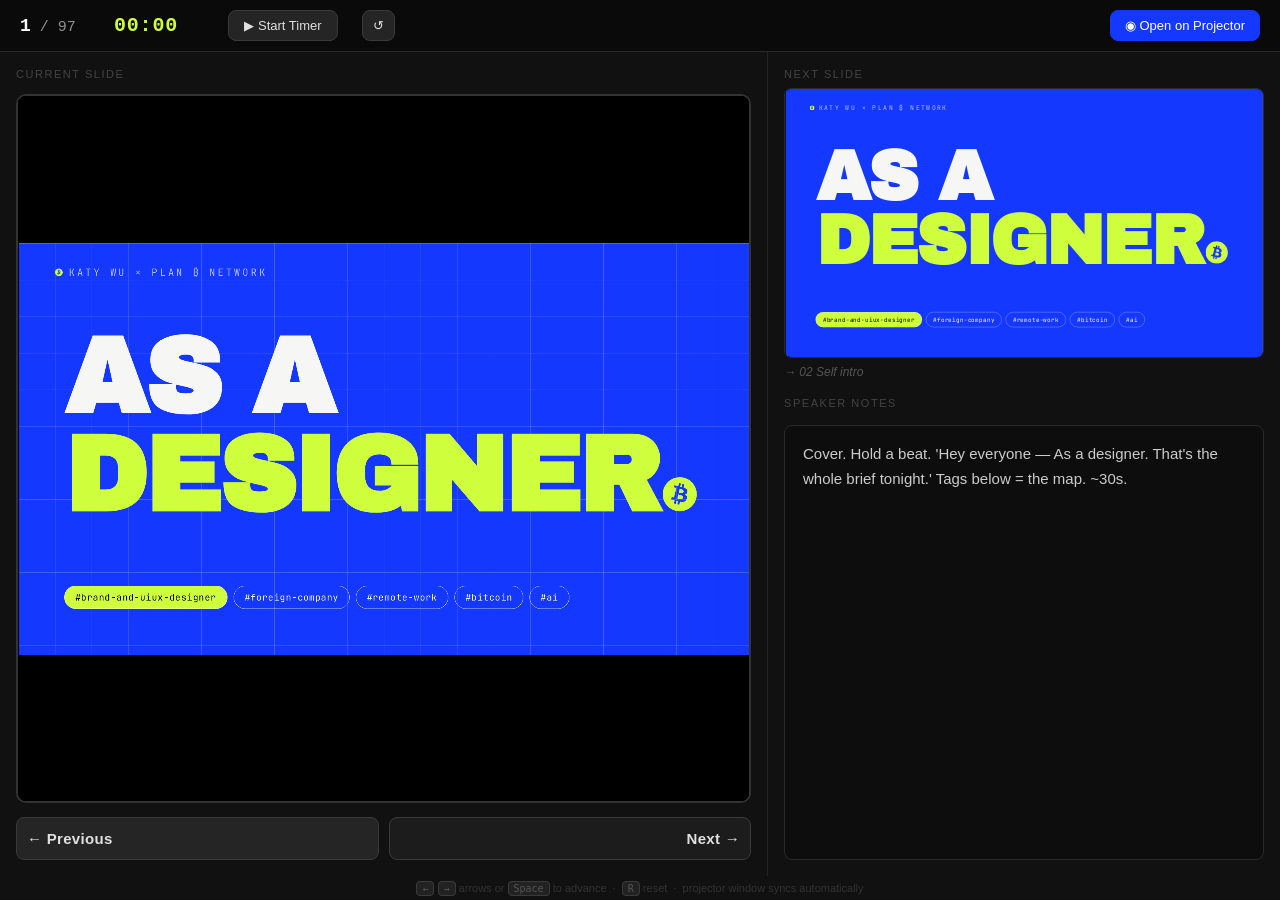
==== presenter.html @ 977a724b "Add presenter view with BroadcastChannel sync - presenter.html: current/next slide previews (iframes" ====
<!DOCTYPE html>
<html lang="en">
<head>
<meta charset="utf-8">
<title>Presenter View</title>
<style>
  *, *::before, *::after { box-sizing: border-box; margin: 0; padding: 0; }

  body {
    background: #111;
    color: #f0f0f0;
    font-family: -apple-system, BlinkMacSystemFont, "Helvetica Neue", Arial, sans-serif;
    height: 100vh;
    display: flex;
    flex-direction: column;
    overflow: hidden;
    user-select: none;
  }

  /* ── Top bar ── */
  .topbar {
    background: #0a0a0a;
    border-bottom: 1px solid #2a2a2a;
    padding: 0 20px;
    height: 52px;
    display: flex;
    align-items: center;
    gap: 24px;
    flex-shrink: 0;
  }
  .counter {
    font-family: "JetBrains Mono", "Courier New", monospace;
    font-size: 15px;
    color: rgba(255,255,255,0.55);
    min-width: 70px;
  }
  .counter strong { color: #fff; font-size: 18px; }
  .timer-display {
    font-family: "JetBrains Mono", "Courier New", monospace;
    font-size: 20px;
    font-weight: 600;
    color: #CFFF3C;
    min-width: 90px;
    letter-spacing: 0.04em;
  }
  .timer-display.overtime { color: #ff6b6b; }
  .topbar-right { margin-left: auto; display: flex; gap: 10px; align-items: center; }

  button {
    appearance: none;
    background: #252525;
    border: 1px solid #3a3a3a;
    color: #e0e0e0;
    padding: 7px 14px;
    border-radius: 8px;
    cursor: pointer;
    font-size: 13px;
    font-weight: 500;
    transition: background 120ms;
    white-space: nowrap;
  }
  button:hover { background: #333; }
  button.accent {
    background: #1538FF;
    border-color: #1538FF;
    color: #fff;
  }
  button.accent:hover { background: #1e47ff; }
  button.timer-btn { min-width: 110px; }

  /* ── Main layout ── */
  .main {
    flex: 1;
    min-height: 0;
    display: grid;
    grid-template-columns: 3fr 2fr;
    gap: 0;
    overflow: hidden;
  }

  /* ── Left: current slide ── */
  .left-panel {
    display: flex;
    flex-direction: column;
    padding: 16px;
    gap: 14px;
    border-right: 1px solid #222;
    overflow: hidden;
  }
  .cur-label {
    font-size: 11px;
    letter-spacing: 0.14em;
    text-transform: uppercase;
    color: #444;
    flex-shrink: 0;
  }
  .cur-frame-wrap {
    flex: 1;
    min-height: 0;
    border-radius: 10px;
    overflow: hidden;
    border: 2px solid #333;
    background: #000;
    position: relative;
  }
  .cur-frame-wrap iframe {
    width: 100%;
    height: 100%;
    border: none;
    display: block;
    pointer-events: none;
  }
  .nav-row {
    display: flex;
    gap: 10px;
    flex-shrink: 0;
  }
  .nav-row button {
    flex: 1;
    padding: 12px 10px;
    font-size: 15px;
    font-weight: 600;
    letter-spacing: 0.02em;
  }
  .nav-row .nav-prev { text-align: left; }
  .nav-row .nav-next { text-align: right; background: #1c1c1c; }

  /* ── Right panel: next slide + notes ── */
  .right-panel {
    display: flex;
    flex-direction: column;
    padding: 16px;
    gap: 16px;
    overflow: hidden;
  }

  .next-section { flex-shrink: 0; }
  .section-label {
    font-size: 11px;
    letter-spacing: 0.14em;
    text-transform: uppercase;
    color: #444;
    margin-bottom: 8px;
  }
  .next-frame-wrap {
    aspect-ratio: 16 / 9;
    border-radius: 7px;
    overflow: hidden;
    border: 1px solid #2a2a2a;
    background: #000;
  }
  .next-frame-wrap iframe {
    width: 100%;
    height: 100%;
    border: none;
    display: block;
    pointer-events: none;
  }
  .next-title {
    margin-top: 7px;
    font-size: 12px;
    color: #555;
    font-style: italic;
    height: 16px;
    overflow: hidden;
    text-overflow: ellipsis;
    white-space: nowrap;
  }

  .notes-section {
    flex: 1;
    min-height: 0;
    display: flex;
    flex-direction: column;
    gap: 8px;
  }
  .notes-box {
    flex: 1;
    min-height: 0;
    overflow-y: auto;
    background: #0d0d0d;
    border: 1px solid #2a2a2a;
    border-radius: 8px;
    padding: 16px 18px;
    font-size: 15px;
    line-height: 1.65;
    color: #ccc;
    scrollbar-width: thin;
    scrollbar-color: #333 transparent;
  }
  .notes-box::-webkit-scrollbar { width: 6px; }
  .notes-box::-webkit-scrollbar-thumb { background: #333; border-radius: 3px; }
  .notes-box .empty { color: #3a3a3a; font-style: italic; }
  .notes-box p { margin-bottom: 6px; }
  .notes-box p:last-child { margin-bottom: 0; }

  /* ── Keyboard hint ── */
  .kbd-hint {
    font-size: 11px;
    color: #333;
    text-align: center;
    padding: 6px;
    flex-shrink: 0;
  }
  kbd {
    background: #222;
    border: 1px solid #3a3a3a;
    border-radius: 4px;
    padding: 1px 5px;
    font-family: monospace;
    font-size: 10px;
    color: #555;
  }
</style>
</head>
<body>

<div class="topbar">
  <span class="counter"><strong id="cur-num">—</strong> <span id="sep">/ —</span></span>
  <span class="timer-display" id="timer-display">00:00</span>
  <button class="timer-btn" id="timer-btn" onclick="toggleTimer()">▶ Start Timer</button>
  <button onclick="resetTimer()" style="padding:7px 10px;">↺</button>
  <div class="topbar-right">
    <button class="accent" onclick="openProjector()">◉ Open on Projector</button>
  </div>
</div>

<div class="main">
  <div class="left-panel">
    <div class="cur-label">Current slide</div>
    <div class="cur-frame-wrap">
      <iframe id="cur-frame" src="deck.html?_snthumb=cur" title="Current slide"></iframe>
    </div>
    <div class="nav-row">
      <button class="nav-prev" onclick="nav('prev')">← Previous</button>
      <button class="nav-next" onclick="nav('next')">Next →</button>
    </div>
  </div>

  <div class="right-panel">
    <div class="next-section">
      <div class="section-label">Next slide</div>
      <div class="next-frame-wrap">
        <iframe id="next-frame" src="deck.html?_snthumb=next" title="Next slide"></iframe>
      </div>
      <div class="next-title" id="next-title"></div>
    </div>

    <div class="notes-section">
      <div class="section-label">Speaker notes</div>
      <div class="notes-box" id="notes-box">
        <span class="empty">Loading…</span>
      </div>
    </div>
  </div>
</div>

<div class="kbd-hint">
  <kbd>←</kbd> <kbd>→</kbd> arrows or <kbd>Space</kbd> to advance &nbsp;·&nbsp;
  <kbd>R</kbd> reset &nbsp;·&nbsp; projector window syncs automatically
</div>

<script>
var idx = 0;
var total = 0;
var notes = [];
var slideLabels = [];
var timerMs = 0;
var timerStart = null;
var timerInterval = null;
var timerRunning = false;

/* ── BroadcastChannel ── */
var bc = new BroadcastChannel('deck-presenter');
bc.addEventListener('message', function(e) {
  var d = e.data;
  if (d && d.type === 'sc') {
    idx = d.i;
    if (d.total) total = d.total;
    render();
  }
});

/* ── Navigation ── */
function nav(dir) {
  bc.postMessage({ type: dir });
}

function goTo(i) {
  bc.postMessage({ type: 'go', i: i });
}

/* ── Render ── */
function render() {
  document.getElementById('cur-num').textContent = idx + 1;
  document.getElementById('sep').textContent = '/ ' + (total || '?');

  var note = notes[idx] || '';
  var box = document.getElementById('notes-box');
  if (note.trim()) {
    box.innerHTML = note.split('\n')
      .filter(function(l) { return l.trim(); })
      .map(function(l) {
        return '<p>' + escHtml(l.trim()) + '</p>';
      }).join('');
  } else {
    box.innerHTML = '<span class="empty">No notes for this slide.</span>';
  }

  var nextLabel = slideLabels[idx + 1] || '';
  document.getElementById('next-title').textContent = nextLabel ? '→ ' + nextLabel : '';
}

function escHtml(s) {
  return s.replace(/&/g,'&amp;').replace(/</g,'&lt;').replace(/>/g,'&gt;');
}

/* ── Load notes + labels from deck.html ── */
fetch('deck.html')
  .then(function(r) { return r.text(); })
  .then(function(html) {
    // Extract speaker-notes JSON
    var m = html.match(/<script[^>]+id="speaker-notes"[^>]*>([\s\S]*?)<\/script>/);
    if (m) { try { notes = JSON.parse(m[1]); } catch(e) {} }

    // Extract slide labels from data-screen-label attributes
    var re = /data-screen-label="([^"]+)"/g;
    var match;
    slideLabels = [];
    while ((match = re.exec(html)) !== null) slideLabels.push(match[1]);
    total = notes.length || slideLabels.length;

    render();
  })
  .catch(function() {
    document.getElementById('notes-box').innerHTML =
      '<span class="empty">Could not load notes — open presenter.html from a local server or Chrome with file access.</span>';
  });

/* ── Keyboard ── */
document.addEventListener('keydown', function(e) {
  var tag = document.activeElement && document.activeElement.tagName;
  if (tag === 'INPUT' || tag === 'TEXTAREA') return;
  if (e.metaKey || e.ctrlKey || e.altKey) return;
  if (e.key === 'ArrowRight' || e.key === 'ArrowDown' || e.key === ' ' || e.key === 'PageDown') {
    e.preventDefault(); nav('next');
  } else if (e.key === 'ArrowLeft' || e.key === 'ArrowUp' || e.key === 'PageUp') {
    e.preventDefault(); nav('prev');
  } else if (e.key === 'r' || e.key === 'R') {
    e.preventDefault(); goTo(0);
  }
});

/* ── Projector window ── */
function openProjector() {
  var w = window.screen.availWidth;
  var h = window.screen.availHeight;
  window.open('deck.html', 'deck-projector',
    'width=' + w + ',height=' + h + ',menubar=no,toolbar=no,location=no,status=no');
}

/* ── Timer ── */
function toggleTimer() {
  if (!timerRunning) {
    timerStart = Date.now();
    timerRunning = true;
    document.getElementById('timer-btn').textContent = '⏸ Pause';
    timerInterval = setInterval(tickTimer, 500);
    tickTimer();
  } else {
    timerMs += Date.now() - timerStart;
    timerRunning = false;
    clearInterval(timerInterval);
    document.getElementById('timer-btn').textContent = '▶ Resume';
  }
}

function resetTimer() {
  timerMs = 0;
  timerStart = timerRunning ? Date.now() : null;
  if (!timerRunning) document.getElementById('timer-btn').textContent = '▶ Start Timer';
  tickTimer();
}

function tickTimer() {
  var elapsed = timerMs + (timerRunning && timerStart ? Date.now() - timerStart : 0);
  var secs = Math.floor(elapsed / 1000);
  var m = Math.floor(secs / 60);
  var s = secs % 60;
  var h = Math.floor(m / 60);
  m = m % 60;
  var str = h > 0
    ? pad(h) + ':' + pad(m) + ':' + pad(s)
    : pad(m) + ':' + pad(s);
  var el = document.getElementById('timer-display');
  el.textContent = str;
  // Overtime if > 135 min
  el.className = 'timer-display' + (secs > 135 * 60 ? ' overtime' : '');
}

function pad(n) { return n < 10 ? '0' + n : String(n); }
</script>
</body>
</html>
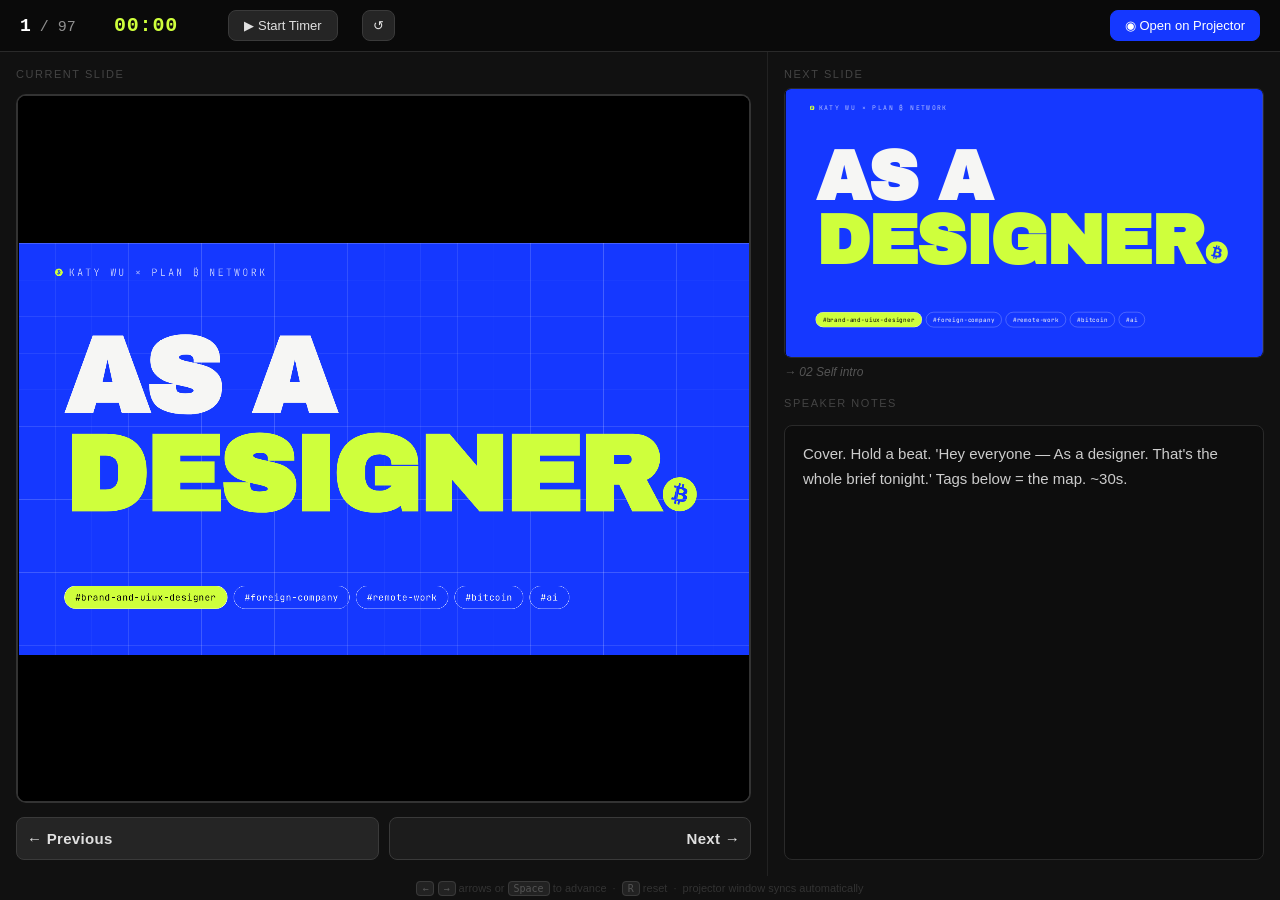
==== commit 7ff59959: "Fix projector link: use <a target=_blank> instead of window.open Popup blocker was causing window.op" ====
--- a/presenter.html
+++ b/presenter.html
@@ -221,7 +221,13 @@
   <button class="timer-btn" id="timer-btn" onclick="toggleTimer()">▶ Start Timer</button>
   <button onclick="resetTimer()" style="padding:7px 10px;">↺</button>
   <div class="topbar-right">
-    <button class="accent" onclick="openProjector()">◉ Open on Projector</button>
+    <a href="deck.html" target="_blank" rel="noopener"
+       style="display:inline-flex;align-items:center;gap:6px;
+              background:#1538FF;border:1px solid #1538FF;color:#fff;
+              padding:7px 14px;border-radius:8px;cursor:pointer;
+              font-size:13px;font-weight:500;text-decoration:none;white-space:nowrap;">
+      ◉ Open on Projector
+    </a>
   </div>
 </div>
 
@@ -351,13 +357,7 @@
   }
 });
 
-/* ── Projector window ── */
-function openProjector() {
-  var w = window.screen.availWidth;
-  var h = window.screen.availHeight;
-  window.open('deck.html', 'deck-projector',
-    'width=' + w + ',height=' + h + ',menubar=no,toolbar=no,location=no,status=no');
-}
+/* openProjector replaced by <a target="_blank"> — avoids popup blocker */
 
 /* ── Timer ── */
 function toggleTimer() {
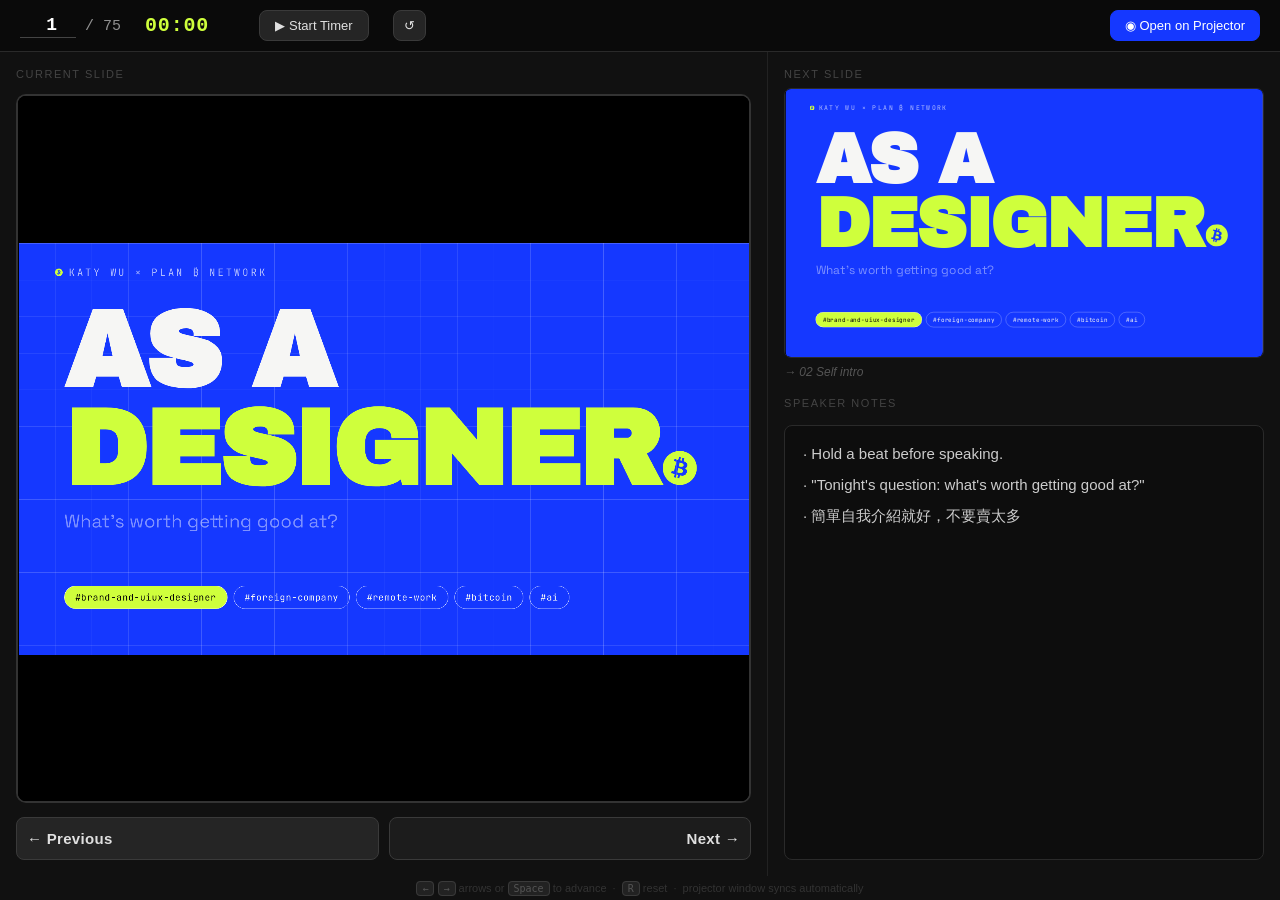
==== commit e92154f7: "Slide edits: layout fixes, content updates, slide deletions - Remove flex:1 from cards/compare/twoco" ====
--- a/presenter.html
+++ b/presenter.html
@@ -216,7 +216,15 @@
 <body>
 
 <div class="topbar">
-  <span class="counter"><strong id="cur-num">—</strong> <span id="sep">/ —</span></span>
+  <span class="counter">
+    <input id="cur-num-input" type="number" min="1" value="1"
+      style="width:56px;background:transparent;border:none;border-bottom:1px solid #444;
+             color:#fff;font-family:'JetBrains Mono','Courier New',monospace;font-size:18px;
+             font-weight:700;text-align:right;padding:2px 4px;outline:none;-moz-appearance:textfield;"
+      onkeydown="if(event.key==='Enter'){var v=parseInt(this.value);if(v>=1&&v<=total)goTo(v-1);}"
+      onfocus="this.select()">
+    <span id="sep">/ —</span>
+  </span>
   <span class="timer-display" id="timer-display">00:00</span>
   <button class="timer-btn" id="timer-btn" onclick="toggleTimer()">▶ Start Timer</button>
   <button onclick="resetTimer()" style="padding:7px 10px;">↺</button>
@@ -298,7 +306,7 @@
 
 /* ── Render ── */
 function render() {
-  document.getElementById('cur-num').textContent = idx + 1;
+  document.getElementById('cur-num-input').value = idx + 1;
   document.getElementById('sep').textContent = '/ ' + (total || '?');
 
   var note = notes[idx] || '';
